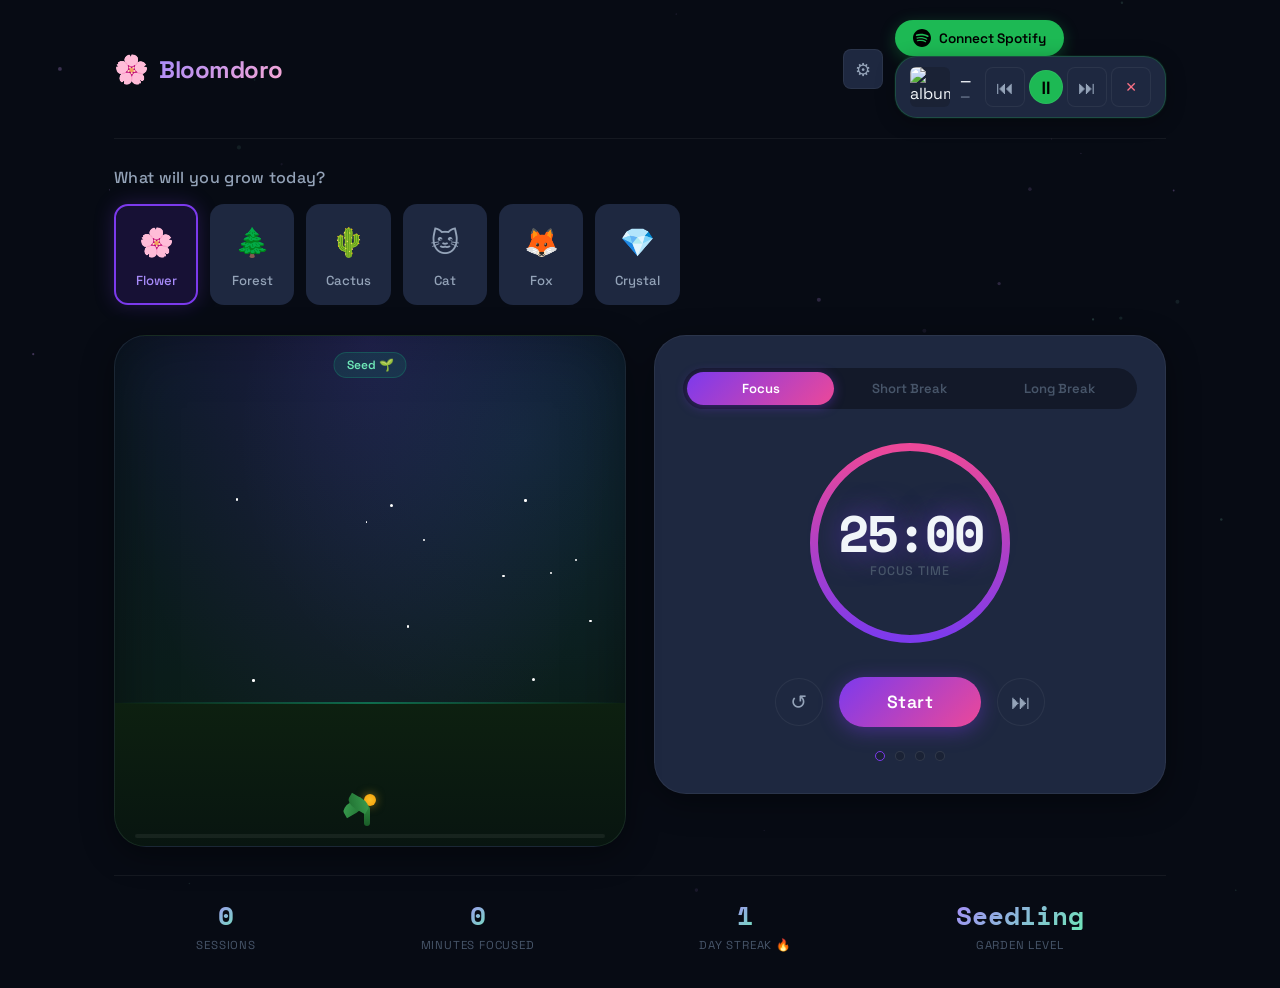
==== frontend/index.html @ c067368c "Add Bloomdoro gamified Pomodoro focus tracker Flask + vanilla JS Pomodoro timer with 6 growable CSS " ====
<!DOCTYPE html>
<html lang="en">
<head>
  <meta charset="UTF-8" />
  <meta name="viewport" content="width=device-width, initial-scale=1.0" />
  <title>Bloomdoro — Gamified Focus Tracker</title>
  <link rel="preconnect" href="https://fonts.googleapis.com" />
  <link rel="preconnect" href="https://fonts.gstatic.com" crossorigin />
  <link href="https://fonts.googleapis.com/css2?family=Space+Grotesk:wght@300;400;500;600;700&family=Space+Mono:wght@400;700&display=swap" rel="stylesheet" />
  <link rel="stylesheet" href="css/main.css" />
  <link rel="stylesheet" href="css/animations.css" />
</head>
<body>
  <!-- Particle background -->
  <canvas id="particle-canvas"></canvas>

  <!-- Settings Modal -->
  <div id="settings-modal" class="modal hidden">
    <div class="modal-backdrop" id="settings-backdrop"></div>
    <div class="modal-box">
      <div class="modal-header">
        <h2>Settings</h2>
        <button class="btn-icon" id="close-settings">✕</button>
      </div>
      <div class="modal-body">
        <div class="settings-group">
          <h3>Timer Durations</h3>
          <div class="setting-row">
            <label>Focus <span class="hint">(minutes)</span></label>
            <input type="number" id="s-focus" min="1" max="90" value="25" />
          </div>
          <div class="setting-row">
            <label>Short Break</label>
            <input type="number" id="s-short" min="1" max="30" value="5" />
          </div>
          <div class="setting-row">
            <label>Long Break</label>
            <input type="number" id="s-long" min="5" max="60" value="15" />
          </div>
          <div class="setting-row">
            <label>Sessions before long break</label>
            <input type="number" id="s-sessions" min="1" max="10" value="4" />
          </div>
        </div>
        <div class="settings-group">
          <h3>Automation</h3>
          <div class="setting-row">
            <label>Auto-start breaks</label>
            <label class="toggle"><input type="checkbox" id="s-auto-break" /><span class="slider"></span></label>
          </div>
          <div class="setting-row">
            <label>Auto-start focus sessions</label>
            <label class="toggle"><input type="checkbox" id="s-auto-focus" /><span class="slider"></span></label>
          </div>
          <div class="setting-row">
            <label>Sound alerts</label>
            <label class="toggle"><input type="checkbox" id="s-sound" checked /><span class="slider"></span></label>
          </div>
        </div>
      </div>
      <div class="modal-footer">
        <button class="btn-primary" id="save-settings">Save Settings</button>
      </div>
    </div>
  </div>

  <!-- Main Layout -->
  <div class="app-wrapper">

    <!-- Header -->
    <header class="app-header">
      <div class="logo">
        <span class="logo-icon">🌸</span>
        <span class="logo-text">Bloomdoro</span>
      </div>
      <nav class="header-nav">
        <button class="btn-icon nav-btn" id="open-settings" title="Settings">⚙️</button>
        <div id="spotify-widget" class="spotify-widget disconnected">
          <button class="spotify-connect-btn" id="spotify-connect-btn">
            <svg class="spotify-icon" viewBox="0 0 24 24" fill="currentColor">
              <path d="M12 0C5.4 0 0 5.4 0 12s5.4 12 12 12 12-5.4 12-12S18.66 0 12 0zm5.521 17.34c-.24.359-.66.48-1.021.24-2.82-1.74-6.36-2.101-10.561-1.141-.418.122-.779-.179-.899-.539-.12-.421.18-.78.54-.9 4.56-1.021 8.52-.6 11.64 1.32.42.18.479.659.301 1.02zm1.44-3.3c-.301.42-.841.6-1.262.3-3.239-1.98-8.159-2.58-11.939-1.38-.479.12-1.02-.12-1.14-.6-.12-.48.12-1.021.6-1.141C9.6 9.9 15 10.561 18.72 12.84c.361.181.54.78.241 1.2zm.12-3.36C15.24 8.4 8.82 8.16 5.16 9.301c-.6.179-1.2-.181-1.38-.721-.18-.601.18-1.2.72-1.381 4.26-1.26 11.28-1.02 15.721 1.621.539.3.719 1.02.419 1.56-.299.421-1.02.599-1.559.3z"/>
            </svg>
            Connect Spotify
          </button>
          <div class="spotify-player hidden" id="spotify-player">
            <div class="now-playing">
              <img id="album-art" src="" alt="album" class="album-art" />
              <div class="track-info">
                <span id="track-name" class="track-name">—</span>
                <span id="track-artist" class="track-artist">—</span>
              </div>
            </div>
            <div class="spotify-controls">
              <button class="btn-icon" id="sp-prev" title="Previous">⏮</button>
              <button class="btn-icon sp-play-btn" id="sp-play" title="Play/Pause">⏸</button>
              <button class="btn-icon" id="sp-next" title="Next">⏭</button>
              <button class="btn-icon sp-disconnect" id="sp-disconnect" title="Disconnect">✕</button>
            </div>
          </div>
        </div>
      </nav>
    </header>

    <!-- Theme Selector -->
    <section class="theme-selector">
      <h2 class="section-title">What will you grow today?</h2>
      <div class="theme-cards">
        <button class="theme-card active" data-theme="flower">
          <div class="theme-preview flower-preview"></div>
          <span>Flower</span>
        </button>
        <button class="theme-card" data-theme="tree">
          <div class="theme-preview tree-preview"></div>
          <span>Forest</span>
        </button>
        <button class="theme-card" data-theme="cactus">
          <div class="theme-preview cactus-preview"></div>
          <span>Cactus</span>
        </button>
        <button class="theme-card" data-theme="cat">
          <div class="theme-preview cat-preview"></div>
          <span>Cat</span>
        </button>
        <button class="theme-card" data-theme="fox">
          <div class="theme-preview fox-preview"></div>
          <span>Fox</span>
        </button>
        <button class="theme-card" data-theme="crystal">
          <div class="theme-preview crystal-preview"></div>
          <span>Crystal</span>
        </button>
      </div>
    </section>

    <!-- Main Content -->
    <main class="main-content">

      <!-- Garden Stage -->
      <div class="garden-stage" id="garden-stage">
        <div class="garden-sky"></div>
        <div class="garden-ground"></div>
        <div class="garden-entity" id="garden-entity">
          <!-- Injected by garden.js -->
        </div>
        <div class="growth-label" id="growth-label">Seed 🌱</div>
        <div class="xp-bar-wrap">
          <div class="xp-bar" id="xp-bar" style="width:0%"></div>
        </div>
      </div>

      <!-- Timer Section -->
      <div class="timer-section">

        <!-- Mode Tabs -->
        <div class="mode-tabs">
          <button class="mode-tab active" data-mode="focus">Focus</button>
          <button class="mode-tab" data-mode="short">Short Break</button>
          <button class="mode-tab" data-mode="long">Long Break</button>
        </div>

        <!-- Clock -->
        <div class="clock-wrap">
          <svg class="clock-ring" viewBox="0 0 220 220">
            <circle class="ring-track" cx="110" cy="110" r="96" />
            <circle class="ring-progress" id="ring-progress" cx="110" cy="110" r="96"
              stroke-dasharray="603" stroke-dashoffset="0" />
          </svg>
          <div class="clock-face">
            <div class="clock-time" id="clock-display">25:00</div>
            <div class="clock-mode-label" id="clock-mode-label">Focus Time</div>
          </div>
        </div>

        <!-- Controls -->
        <div class="timer-controls">
          <button class="btn-icon ctrl-btn" id="btn-reset" title="Reset">↺</button>
          <button class="btn-primary start-btn" id="btn-start">Start</button>
          <button class="btn-icon ctrl-btn" id="btn-skip" title="Skip">⏭</button>
        </div>

        <!-- Session dots -->
        <div class="session-dots" id="session-dots">
          <!-- filled by timer.js -->
        </div>

      </div>
    </main>

    <!-- Stats Bar -->
    <footer class="stats-bar">
      <div class="stat">
        <span class="stat-value" id="stat-sessions">0</span>
        <span class="stat-label">Sessions</span>
      </div>
      <div class="stat">
        <span class="stat-value" id="stat-minutes">0</span>
        <span class="stat-label">Minutes Focused</span>
      </div>
      <div class="stat">
        <span class="stat-value" id="stat-streak">0</span>
        <span class="stat-label">Day Streak 🔥</span>
      </div>
      <div class="stat">
        <span class="stat-value" id="stat-level">Seedling</span>
        <span class="stat-label">Garden Level</span>
      </div>
    </footer>
  </div>

  <!-- Toast Notifications -->
  <div id="toast-container"></div>

  <script src="js/app.js" type="module"></script>
</body>
</html>
---- frontend/css/main.css ----
/* ═══════════════════════════════════════════
   BLOOMDORO — Main Stylesheet
   Palette: deep space + neon blossom
═══════════════════════════════════════════ */

:root {
  --bg-0: #070b14;
  --bg-1: #0d1120;
  --bg-2: #131929;
  --bg-3: #1a2235;
  --surface: #1e2840;
  --surface-2: #263050;

  --violet: #7c3aed;
  --violet-light: #a78bfa;
  --violet-glow: rgba(124, 58, 237, 0.35);

  --emerald: #10b981;
  --emerald-light: #6ee7b7;
  --emerald-glow: rgba(16, 185, 129, 0.3);

  --pink: #ec4899;
  --pink-light: #f9a8d4;
  --amber: #f59e0b;
  --sky: #38bdf8;
  --coral: #fb7185;

  --text-primary: #f1f5f9;
  --text-secondary: #94a3b8;
  --text-muted: #475569;

  --radius-sm: 8px;
  --radius-md: 14px;
  --radius-lg: 22px;
  --radius-xl: 32px;
  --radius-pill: 999px;

  --shadow-glow-violet: 0 0 30px rgba(124,58,237,0.4), 0 0 60px rgba(124,58,237,0.15);
  --shadow-glow-emerald: 0 0 20px rgba(16,185,129,0.4);
  --shadow-card: 0 8px 32px rgba(0,0,0,0.4);

  --font-sans: 'Space Grotesk', system-ui, sans-serif;
  --font-mono: 'Space Mono', monospace;

  --transition: 0.25s cubic-bezier(0.4,0,0.2,1);
  --transition-slow: 0.5s cubic-bezier(0.4,0,0.2,1);
}

/* ── Reset ── */
*, *::before, *::after { box-sizing: border-box; margin: 0; padding: 0; }
html { scroll-behavior: smooth; }
body {
  font-family: var(--font-sans);
  background: var(--bg-0);
  color: var(--text-primary);
  min-height: 100vh;
  overflow-x: hidden;
  position: relative;
}
button { cursor: pointer; border: none; background: none; font-family: inherit; }
input { font-family: inherit; }

/* ── Particle Canvas ── */
#particle-canvas {
  position: fixed;
  inset: 0;
  pointer-events: none;
  z-index: 0;
  opacity: 0.5;
}

/* ── App Wrapper ── */
.app-wrapper {
  position: relative;
  z-index: 1;
  min-height: 100vh;
  display: flex;
  flex-direction: column;
  max-width: 1100px;
  margin: 0 auto;
  padding: 0 24px;
}

/* ════════════════════════════════
   HEADER
════════════════════════════════ */
.app-header {
  display: flex;
  align-items: center;
  justify-content: space-between;
  padding: 20px 0;
  border-bottom: 1px solid rgba(255,255,255,0.06);
}

.logo {
  display: flex;
  align-items: center;
  gap: 10px;
}
.logo-icon { font-size: 28px; }
.logo-text {
  font-size: 1.5rem;
  font-weight: 700;
  background: linear-gradient(135deg, var(--violet-light), var(--pink-light));
  -webkit-background-clip: text;
  -webkit-text-fill-color: transparent;
  background-clip: text;
  letter-spacing: -0.5px;
}

.header-nav {
  display: flex;
  align-items: center;
  gap: 12px;
}

/* ── Buttons ── */
.btn-icon {
  width: 40px;
  height: 40px;
  border-radius: var(--radius-sm);
  display: flex;
  align-items: center;
  justify-content: center;
  font-size: 18px;
  color: var(--text-secondary);
  background: var(--surface);
  transition: all var(--transition);
  border: 1px solid rgba(255,255,255,0.06);
}
.btn-icon:hover {
  background: var(--surface-2);
  color: var(--text-primary);
  border-color: rgba(255,255,255,0.12);
  transform: translateY(-1px);
}

.btn-primary {
  padding: 12px 32px;
  border-radius: var(--radius-pill);
  font-size: 1rem;
  font-weight: 600;
  letter-spacing: 0.5px;
  color: #fff;
  background: linear-gradient(135deg, var(--violet), var(--pink));
  transition: all var(--transition);
  box-shadow: 0 4px 20px rgba(124,58,237,0.4);
  border: none;
}
.btn-primary:hover {
  transform: translateY(-2px);
  box-shadow: 0 8px 30px rgba(124,58,237,0.55);
}
.btn-primary:active { transform: translateY(0); }

/* ════════════════════════════════
   SPOTIFY WIDGET
════════════════════════════════ */
.spotify-widget { position: relative; }

.spotify-connect-btn {
  display: flex;
  align-items: center;
  gap: 8px;
  padding: 9px 18px;
  background: #1DB954;
  color: #000;
  border-radius: var(--radius-pill);
  font-size: 0.85rem;
  font-weight: 600;
  transition: all var(--transition);
  box-shadow: 0 4px 16px rgba(29,185,84,0.3);
}
.spotify-connect-btn:hover {
  background: #1ed760;
  transform: translateY(-1px);
  box-shadow: 0 6px 20px rgba(29,185,84,0.45);
}
.spotify-icon { width: 18px; height: 18px; }

.spotify-player {
  display: flex;
  align-items: center;
  gap: 14px;
  background: var(--surface);
  border: 1px solid rgba(29,185,84,0.25);
  border-radius: var(--radius-lg);
  padding: 10px 14px;
  box-shadow: 0 4px 20px rgba(0,0,0,0.3), 0 0 0 1px rgba(29,185,84,0.1);
}
.now-playing { display: flex; align-items: center; gap: 10px; }
.album-art {
  width: 40px; height: 40px;
  border-radius: 6px;
  object-fit: cover;
  background: var(--bg-3);
}
.track-info { display: flex; flex-direction: column; max-width: 140px; }
.track-name {
  font-size: 0.8rem;
  font-weight: 600;
  white-space: nowrap;
  overflow: hidden;
  text-overflow: ellipsis;
  color: var(--text-primary);
}
.track-artist {
  font-size: 0.72rem;
  color: var(--text-secondary);
  white-space: nowrap;
  overflow: hidden;
  text-overflow: ellipsis;
}
.spotify-controls { display: flex; align-items: center; gap: 4px; }
.sp-play-btn { background: #1DB954; color: #000; width: 34px; height: 34px; border-radius: 50%; }
.sp-play-btn:hover { background: #1ed760; }
.sp-disconnect { color: var(--coral); font-size: 14px; }

/* ════════════════════════════════
   THEME SELECTOR
════════════════════════════════ */
.theme-selector {
  padding: 28px 0 20px;
}
.section-title {
  font-size: 1rem;
  font-weight: 500;
  color: var(--text-secondary);
  margin-bottom: 16px;
  letter-spacing: 0.3px;
}
.theme-cards {
  display: flex;
  gap: 12px;
  flex-wrap: wrap;
}
.theme-card {
  display: flex;
  flex-direction: column;
  align-items: center;
  gap: 8px;
  padding: 14px 18px;
  background: var(--surface);
  border: 2px solid transparent;
  border-radius: var(--radius-md);
  color: var(--text-secondary);
  font-size: 0.82rem;
  font-weight: 500;
  transition: all var(--transition);
  min-width: 80px;
  cursor: pointer;
}
.theme-card:hover {
  background: var(--surface-2);
  color: var(--text-primary);
  border-color: rgba(124,58,237,0.3);
  transform: translateY(-2px);
}
.theme-card.active {
  border-color: var(--violet);
  background: rgba(124,58,237,0.15);
  color: var(--violet-light);
  box-shadow: 0 0 20px rgba(124,58,237,0.25);
}

/* Theme preview mini-icons */
.theme-preview {
  width: 44px;
  height: 44px;
  display: flex;
  align-items: center;
  justify-content: center;
  font-size: 28px;
}
.flower-preview::after  { content: '🌸'; }
.tree-preview::after    { content: '🌲'; }
.cactus-preview::after  { content: '🌵'; }
.cat-preview::after     { content: '🐱'; }
.fox-preview::after     { content: '🦊'; }
.crystal-preview::after { content: '💎'; }

/* ════════════════════════════════
   MAIN CONTENT — two-column
════════════════════════════════ */
.main-content {
  display: grid;
  grid-template-columns: 1fr 1fr;
  gap: 28px;
  flex: 1;
  padding: 10px 0 28px;
  align-items: start;
}

/* ════════════════════════════════
   GARDEN STAGE
════════════════════════════════ */
.garden-stage {
  position: relative;
  background: linear-gradient(180deg, #0d1929 0%, #0a1f14 100%);
  border-radius: var(--radius-xl);
  border: 1px solid rgba(255,255,255,0.06);
  overflow: hidden;
  aspect-ratio: 1 / 1;
  box-shadow: var(--shadow-card), inset 0 0 60px rgba(0,0,0,0.4);
  display: flex;
  align-items: flex-end;
  justify-content: center;
}
.garden-sky {
  position: absolute;
  inset: 0;
  background: radial-gradient(ellipse at 50% 0%, rgba(124,58,237,0.15) 0%, transparent 70%),
              radial-gradient(ellipse at 80% 20%, rgba(56,189,248,0.08) 0%, transparent 50%);
}
.garden-ground {
  position: absolute;
  bottom: 0;
  left: 0;
  right: 0;
  height: 28%;
  background: linear-gradient(180deg, #0d2010 0%, #081510 100%);
  border-radius: 0 0 var(--radius-xl) var(--radius-xl);
}
.garden-ground::before {
  content: '';
  position: absolute;
  top: -1px;
  left: 0; right: 0;
  height: 2px;
  background: linear-gradient(90deg, transparent, var(--emerald), transparent);
  opacity: 0.5;
}
.garden-entity {
  position: relative;
  z-index: 2;
  display: flex;
  align-items: flex-end;
  justify-content: center;
  width: 100%;
  height: 72%;
  padding-bottom: 20px;
}

.growth-label {
  position: absolute;
  top: 16px;
  left: 50%;
  transform: translateX(-50%);
  font-size: 0.75rem;
  font-weight: 600;
  color: var(--emerald-light);
  background: rgba(16,185,129,0.12);
  border: 1px solid rgba(16,185,129,0.25);
  padding: 4px 12px;
  border-radius: var(--radius-pill);
  white-space: nowrap;
}

.xp-bar-wrap {
  position: absolute;
  bottom: 8px;
  left: 20px;
  right: 20px;
  height: 4px;
  background: rgba(255,255,255,0.06);
  border-radius: var(--radius-pill);
  overflow: hidden;
}
.xp-bar {
  height: 100%;
  background: linear-gradient(90deg, var(--emerald), var(--sky));
  border-radius: var(--radius-pill);
  transition: width 1.2s cubic-bezier(0.4,0,0.2,1);
  box-shadow: 0 0 8px var(--emerald);
}

/* ════════════════════════════════
   TIMER SECTION
════════════════════════════════ */
.timer-section {
  display: flex;
  flex-direction: column;
  align-items: center;
  gap: 24px;
  background: var(--surface);
  border-radius: var(--radius-xl);
  border: 1px solid rgba(255,255,255,0.06);
  padding: 32px 28px;
  box-shadow: var(--shadow-card);
}

/* Mode Tabs */
.mode-tabs {
  display: flex;
  background: var(--bg-2);
  border-radius: var(--radius-pill);
  padding: 4px;
  gap: 2px;
  width: 100%;
}
.mode-tab {
  flex: 1;
  padding: 8px 4px;
  border-radius: var(--radius-pill);
  font-size: 0.82rem;
  font-weight: 600;
  color: var(--text-muted);
  transition: all var(--transition);
  text-align: center;
}
.mode-tab:hover { color: var(--text-secondary); }
.mode-tab.active {
  background: linear-gradient(135deg, var(--violet), var(--pink));
  color: #fff;
  box-shadow: 0 2px 12px rgba(124,58,237,0.4);
}

/* Clock */
.clock-wrap {
  position: relative;
  width: 220px;
  height: 220px;
  display: flex;
  align-items: center;
  justify-content: center;
}
.clock-ring {
  position: absolute;
  inset: 0;
  transform: rotate(-90deg);
}
.ring-track {
  fill: none;
  stroke: rgba(255,255,255,0.05);
  stroke-width: 8;
}
.ring-progress {
  fill: none;
  stroke: url(#ring-gradient);
  stroke-width: 8;
  stroke-linecap: round;
  transition: stroke-dashoffset 1s linear;
}
.clock-face {
  display: flex;
  flex-direction: column;
  align-items: center;
  gap: 4px;
  z-index: 1;
}
.clock-time {
  font-family: var(--font-mono);
  font-size: 3.2rem;
  font-weight: 700;
  color: var(--text-primary);
  letter-spacing: -2px;
  line-height: 1;
  text-shadow: 0 0 30px rgba(124,58,237,0.6);
}
.clock-mode-label {
  font-size: 0.78rem;
  font-weight: 500;
  color: var(--text-muted);
  letter-spacing: 1px;
  text-transform: uppercase;
}

/* Timer Controls */
.timer-controls {
  display: flex;
  align-items: center;
  gap: 16px;
}
.ctrl-btn {
  width: 48px;
  height: 48px;
  font-size: 20px;
  border-radius: 50%;
}
.start-btn {
  padding: 14px 48px;
  font-size: 1.1rem;
}

/* Session Dots */
.session-dots {
  display: flex;
  gap: 10px;
  align-items: center;
}
.session-dot {
  width: 10px;
  height: 10px;
  border-radius: 50%;
  background: var(--bg-3);
  border: 1.5px solid rgba(255,255,255,0.1);
  transition: all var(--transition);
}
.session-dot.complete {
  background: linear-gradient(135deg, var(--violet), var(--pink));
  border-color: transparent;
  box-shadow: 0 0 8px rgba(124,58,237,0.6);
}
.session-dot.current {
  border-color: var(--violet);
  animation: dot-pulse 1.5s ease-in-out infinite;
}

/* ════════════════════════════════
   STATS BAR
════════════════════════════════ */
.stats-bar {
  display: flex;
  justify-content: space-around;
  padding: 20px 0;
  border-top: 1px solid rgba(255,255,255,0.06);
  margin-bottom: 16px;
}
.stat {
  display: flex;
  flex-direction: column;
  align-items: center;
  gap: 4px;
}
.stat-value {
  font-family: var(--font-mono);
  font-size: 1.6rem;
  font-weight: 700;
  background: linear-gradient(135deg, var(--violet-light), var(--emerald-light));
  -webkit-background-clip: text;
  -webkit-text-fill-color: transparent;
  background-clip: text;
}
.stat-label {
  font-size: 0.72rem;
  color: var(--text-muted);
  text-transform: uppercase;
  letter-spacing: 0.8px;
}

/* ════════════════════════════════
   MODAL
════════════════════════════════ */
.modal {
  position: fixed;
  inset: 0;
  z-index: 100;
  display: flex;
  align-items: center;
  justify-content: center;
}
.modal.hidden { display: none; }
.modal-backdrop {
  position: absolute;
  inset: 0;
  background: rgba(0,0,0,0.65);
  backdrop-filter: blur(6px);
}
.modal-box {
  position: relative;
  z-index: 1;
  background: var(--bg-2);
  border: 1px solid rgba(255,255,255,0.08);
  border-radius: var(--radius-xl);
  padding: 0;
  width: min(480px, 95vw);
  box-shadow: 0 24px 60px rgba(0,0,0,0.6), 0 0 0 1px rgba(124,58,237,0.2);
  animation: modal-in var(--transition-slow) both;
}
.modal-header {
  display: flex;
  justify-content: space-between;
  align-items: center;
  padding: 22px 28px;
  border-bottom: 1px solid rgba(255,255,255,0.06);
}
.modal-header h2 {
  font-size: 1.2rem;
  font-weight: 700;
  background: linear-gradient(135deg, var(--violet-light), var(--pink-light));
  -webkit-background-clip: text;
  -webkit-text-fill-color: transparent;
  background-clip: text;
}
.modal-body { padding: 24px 28px; display: flex; flex-direction: column; gap: 24px; }
.modal-footer { padding: 18px 28px; border-top: 1px solid rgba(255,255,255,0.06); display: flex; justify-content: flex-end; }

.settings-group h3 {
  font-size: 0.78rem;
  font-weight: 600;
  text-transform: uppercase;
  letter-spacing: 1px;
  color: var(--text-muted);
  margin-bottom: 14px;
}
.setting-row {
  display: flex;
  justify-content: space-between;
  align-items: center;
  padding: 10px 0;
  border-bottom: 1px solid rgba(255,255,255,0.04);
  gap: 16px;
}
.setting-row label:first-child {
  font-size: 0.9rem;
  color: var(--text-secondary);
}
.hint { font-size: 0.75rem; color: var(--text-muted); }

.setting-row input[type="number"] {
  width: 80px;
  padding: 8px 12px;
  background: var(--bg-3);
  border: 1px solid rgba(255,255,255,0.1);
  border-radius: var(--radius-sm);
  color: var(--text-primary);
  font-size: 0.9rem;
  text-align: center;
  outline: none;
  transition: border-color var(--transition);
}
.setting-row input[type="number"]:focus { border-color: var(--violet); }

/* Toggle switch */
.toggle {
  position: relative;
  display: inline-block;
  width: 44px;
  height: 24px;
  cursor: pointer;
}
.toggle input { opacity: 0; width: 0; height: 0; }
.slider {
  position: absolute;
  inset: 0;
  background: var(--bg-3);
  border-radius: var(--radius-pill);
  transition: background var(--transition);
  border: 1px solid rgba(255,255,255,0.1);
}
.slider::before {
  content: '';
  position: absolute;
  width: 18px; height: 18px;
  left: 2px; bottom: 2px;
  background: var(--text-muted);
  border-radius: 50%;
  transition: all var(--transition);
}
.toggle input:checked + .slider { background: var(--violet); border-color: var(--violet); }
.toggle input:checked + .slider::before {
  transform: translateX(20px);
  background: #fff;
}

/* ════════════════════════════════
   TOAST
════════════════════════════════ */
#toast-container {
  position: fixed;
  bottom: 28px;
  right: 28px;
  z-index: 200;
  display: flex;
  flex-direction: column;
  gap: 10px;
  align-items: flex-end;
}
.toast {
  background: var(--surface-2);
  border: 1px solid rgba(255,255,255,0.1);
  border-radius: var(--radius-md);
  padding: 12px 20px;
  font-size: 0.88rem;
  color: var(--text-primary);
  box-shadow: var(--shadow-card);
  animation: toast-in 0.4s cubic-bezier(0.34,1.56,0.64,1) both;
  max-width: 300px;
}
.toast.success { border-left: 3px solid var(--emerald); }
.toast.info    { border-left: 3px solid var(--violet); }
.toast.warning { border-left: 3px solid var(--amber); }

/* ════════════════════════════════
   SVG GRADIENT DEFINITION
════════════════════════════════ */
body::before {
  content: '';
  display: none;
}

/* ════════════════════════════════
   RESPONSIVE
════════════════════════════════ */
@media (max-width: 720px) {
  .main-content {
    grid-template-columns: 1fr;
  }
  .garden-stage {
    aspect-ratio: 16/9;
    min-height: 260px;
  }
  .theme-cards { gap: 8px; }
  .theme-card { min-width: 64px; padding: 10px 12px; }
  .clock-time { font-size: 2.6rem; }
  .stats-bar { gap: 8px; flex-wrap: wrap; }
  .stat-value { font-size: 1.3rem; }
}
---- frontend/css/animations.css ----
/* ═══════════════════════════════════════════
   BLOOMDORO — Animations & Garden Entities
═══════════════════════════════════════════ */

/* ── Keyframes ── */
@keyframes float-up {
  0%, 100% { transform: translateY(0px); }
  50%       { transform: translateY(-12px); }
}
@keyframes sway {
  0%, 100% { transform-origin: bottom center; transform: rotate(-3deg); }
  50%       { transform-origin: bottom center; transform: rotate(3deg); }
}
@keyframes bloom {
  0%   { transform: scale(0) rotate(-20deg); opacity: 0; }
  60%  { transform: scale(1.15) rotate(5deg); opacity: 1; }
  100% { transform: scale(1) rotate(0deg); opacity: 1; }
}
@keyframes grow-up {
  from { transform: scaleY(0); transform-origin: bottom center; opacity: 0; }
  to   { transform: scaleY(1); transform-origin: bottom center; opacity: 1; }
}
@keyframes sparkle {
  0%, 100% { opacity: 0; transform: scale(0); }
  50%       { opacity: 1; transform: scale(1); }
}
@keyframes pulse-glow {
  0%, 100% { box-shadow: 0 0 20px rgba(124,58,237,0.3); }
  50%       { box-shadow: 0 0 40px rgba(124,58,237,0.7), 0 0 80px rgba(124,58,237,0.2); }
}
@keyframes dot-pulse {
  0%, 100% { transform: scale(1); box-shadow: 0 0 0 0 rgba(124,58,237,0.6); }
  50%       { transform: scale(1.2); box-shadow: 0 0 0 4px rgba(124,58,237,0); }
}
@keyframes toast-in {
  from { opacity: 0; transform: translateX(30px) scale(0.95); }
  to   { opacity: 1; transform: translateX(0) scale(1); }
}
@keyframes modal-in {
  from { opacity: 0; transform: translateY(20px) scale(0.97); }
  to   { opacity: 1; transform: translateY(0) scale(1); }
}
@keyframes blink {
  0%, 90%, 100% { transform: scaleY(1); }
  95%            { transform: scaleY(0.1); }
}
@keyframes tail-wag {
  0%, 100% { transform: rotate(-15deg); }
  50%       { transform: rotate(15deg); }
}
@keyframes crystal-spin {
  from { transform: rotateY(0deg); }
  to   { transform: rotateY(360deg); }
}
@keyframes leaf-rustle {
  0%, 100% { transform: rotate(-2deg) scale(1); }
  50%       { transform: rotate(2deg) scale(1.02); }
}
@keyframes petal-fall {
  0%   { transform: translateY(-20px) rotate(0deg); opacity: 1; }
  100% { transform: translateY(60px) rotate(180deg); opacity: 0; }
}
@keyframes star-twinkle {
  0%, 100% { opacity: 0.2; transform: scale(0.8); }
  50%       { opacity: 1; transform: scale(1.2); }
}
@keyframes shimmer {
  0%   { background-position: -200% center; }
  100% { background-position: 200% center; }
}

/* ════════════════════════════════
   SHARED ENTITY WRAPPER
════════════════════════════════ */
.entity-wrap {
  display: flex;
  flex-direction: column;
  align-items: center;
  position: relative;
  animation: float-up 4s ease-in-out infinite;
}

/* ════════════════════════════════
   FLOWER ENTITY
════════════════════════════════ */
.flower-entity { position: relative; }

/* Stem */
.flower-stem {
  width: 6px;
  border-radius: 3px;
  background: linear-gradient(180deg, #2d8a3e, #1a5c28);
  transform-origin: bottom center;
  animation: sway 3s ease-in-out infinite, grow-up 1.2s ease-out both;
}

/* Leaf */
.flower-leaf {
  position: absolute;
  width: 22px;
  height: 12px;
  border-radius: 50% 0 50% 0;
  background: linear-gradient(135deg, #3a9f50, #1f6e30);
  transform-origin: left center;
  animation: leaf-rustle 3s ease-in-out infinite;
}
.flower-leaf.left  { left: -20px; bottom: 35%; transform: rotate(-30deg); }
.flower-leaf.right { right: -20px; bottom: 55%; transform: rotate(30deg) scaleX(-1); }

/* Petals */
.flower-head {
  position: relative;
  display: flex;
  align-items: center;
  justify-content: center;
  animation: bloom 0.8s cubic-bezier(0.34,1.56,0.64,1) both;
}
.petal {
  position: absolute;
  border-radius: 50% 50% 0 50%;
  transform-origin: bottom center;
}
.flower-center {
  width: 18px;
  height: 18px;
  border-radius: 50%;
  background: radial-gradient(circle, #fbbf24, #f59e0b);
  position: relative;
  z-index: 2;
  box-shadow: 0 0 10px rgba(251,191,36,0.5);
}

/* Growth stage sizes */
.flower-stage-0 .flower-stem { height: 20px; }
.flower-stage-0 .flower-head { width: 12px; height: 12px; }
.flower-stage-0 .flower-center { width: 12px; height: 12px; }
.flower-stage-0 .petal { display: none; }

.flower-stage-1 .flower-stem { height: 60px; }
.flower-stage-1 .flower-head { width: 40px; height: 40px; }
.flower-stage-1 .petal {
  width: 14px; height: 20px;
  background: linear-gradient(180deg, #f9a8d4, #ec4899);
}

.flower-stage-2 .flower-stem { height: 90px; }
.flower-stage-2 .flower-head { width: 70px; height: 70px; }
.flower-stage-2 .petal {
  width: 20px; height: 30px;
  background: linear-gradient(180deg, #fbcfe8, #f472b6);
}

.flower-stage-3 .flower-stem { height: 120px; }
.flower-stage-3 .flower-head { width: 100px; height: 100px; }
.flower-stage-3 .flower-center { width: 22px; height: 22px; }
.flower-stage-3 .petal {
  width: 26px; height: 40px;
  background: linear-gradient(180deg, #fce7f3, #ec4899);
  filter: drop-shadow(0 0 4px rgba(236,72,153,0.4));
}

.flower-stage-4 .flower-stem { height: 150px; }
.flower-stage-4 .flower-head { width: 130px; height: 130px; }
.flower-stage-4 .flower-center { width: 26px; height: 26px; }
.flower-stage-4 .petal {
  width: 32px; height: 50px;
  background: linear-gradient(180deg, #fdf2f8, #f472b6);
  filter: drop-shadow(0 0 6px rgba(244,114,182,0.5));
}
.flower-stage-4 .flower-leaf { width: 30px; height: 16px; }

/* ════════════════════════════════
   TREE / FOREST ENTITY
════════════════════════════════ */
.tree-entity { position: relative; }
.tree-trunk {
  background: linear-gradient(180deg, #8B5E3C, #6B4226);
  border-radius: 4px;
  margin: 0 auto;
  animation: grow-up 1s ease-out both;
}
.tree-foliage {
  position: absolute;
  border-radius: 50% 50% 45% 45%;
  background: linear-gradient(180deg, #22c55e, #16a34a);
  left: 50%;
  transform: translateX(-50%);
  animation: bloom 0.9s cubic-bezier(0.34,1.56,0.64,1) both, leaf-rustle 4s ease-in-out infinite;
  box-shadow: 0 0 20px rgba(34,197,94,0.3);
}
.tree-foliage-2 {
  position: absolute;
  border-radius: 50% 50% 45% 45%;
  left: 50%;
  transform: translateX(-50%);
  animation: leaf-rustle 3.5s ease-in-out infinite 0.2s;
}

.tree-stage-0 .tree-trunk { width: 8px; height: 24px; }
.tree-stage-0 .tree-foliage { width: 20px; height: 20px; bottom: 20px; background: #4ade80; }

.tree-stage-1 .tree-trunk { width: 12px; height: 60px; }
.tree-stage-1 .tree-foliage { width: 55px; height: 55px; bottom: 50px; }

.tree-stage-2 .tree-trunk { width: 16px; height: 90px; }
.tree-stage-2 .tree-foliage { width: 90px; height: 80px; bottom: 70px; }
.tree-stage-2 .tree-foliage-2 { width: 60px; height: 55px; bottom: 108px; background: linear-gradient(180deg,#4ade80,#22c55e); }

.tree-stage-3 .tree-trunk { width: 20px; height: 120px; }
.tree-stage-3 .tree-foliage { width: 120px; height: 100px; bottom: 95px; }
.tree-stage-3 .tree-foliage-2 { width: 80px; height: 75px; bottom: 155px; background: linear-gradient(180deg,#4ade80,#22c55e); }

.tree-stage-4 .tree-trunk { width: 26px; height: 155px; }
.tree-stage-4 .tree-foliage { width: 160px; height: 130px; bottom: 120px; box-shadow: 0 0 30px rgba(34,197,94,0.4); }
.tree-stage-4 .tree-foliage-2 { width: 110px; height: 95px; bottom: 205px; background: linear-gradient(180deg,#86efac,#4ade80); }

/* ════════════════════════════════
   CACTUS ENTITY
════════════════════════════════ */
.cactus-entity { position: relative; display: flex; flex-direction: column; align-items: center; }
.cactus-body {
  background: linear-gradient(180deg, #4ade80, #15803d);
  border-radius: 40px 40px 12px 12px;
  position: relative;
  animation: grow-up 1s ease-out both;
}
.cactus-arm {
  position: absolute;
  background: linear-gradient(90deg, #22c55e, #16a34a);
  border-radius: 20px;
  animation: bloom 1s cubic-bezier(0.34,1.56,0.64,1) 0.4s both;
}
.cactus-arm.left  { right: 100%; top: 25%; border-radius: 20px 0 0 20px; }
.cactus-arm.right { left: 100%;  top: 25%; border-radius: 0 20px 20px 0; }
.cactus-flower {
  position: absolute;
  top: -14px;
  left: 50%;
  transform: translateX(-50%);
  font-size: 20px;
  animation: bloom 0.8s cubic-bezier(0.34,1.56,0.64,1) 0.8s both;
}
.cactus-spines { position: absolute; inset: 0; }
.spine {
  position: absolute;
  width: 2px;
  background: #bbf7d0;
  border-radius: 1px;
  transform-origin: bottom center;
}

.cactus-stage-0 .cactus-body  { width: 18px; height: 28px; }
.cactus-stage-0 .cactus-arm   { display: none; }
.cactus-stage-1 .cactus-body  { width: 26px; height: 60px; }
.cactus-stage-1 .cactus-arm   { width: 18px; height: 10px; }
.cactus-stage-2 .cactus-body  { width: 34px; height: 90px; }
.cactus-stage-2 .cactus-arm   { width: 28px; height: 14px; }
.cactus-stage-3 .cactus-body  { width: 44px; height: 120px; }
.cactus-stage-3 .cactus-arm   { width: 38px; height: 18px; }
.cactus-stage-4 .cactus-body  { width: 56px; height: 155px; box-shadow: 0 0 20px rgba(74,222,128,0.3); }
.cactus-stage-4 .cactus-arm   { width: 50px; height: 22px; }

/* ════════════════════════════════
   CAT PET ENTITY
════════════════════════════════ */
.cat-entity {
  display: flex;
  flex-direction: column;
  align-items: center;
  gap: 0;
  animation: float-up 3.5s ease-in-out infinite;
}
.cat-body {
  position: relative;
  background: linear-gradient(180deg, #c4b5fd, #8b5cf6);
  border-radius: 50% 50% 40% 40%;
  animation: bloom 0.7s cubic-bezier(0.34,1.56,0.64,1) both;
}
.cat-head {
  position: relative;
  background: linear-gradient(180deg, #ddd6fe, #a78bfa);
  border-radius: 50%;
  margin-top: -8px;
}
.cat-ear {
  position: absolute;
  top: -10px;
  width: 0;
  height: 0;
  border-left: 9px solid transparent;
  border-right: 9px solid transparent;
  border-bottom: 18px solid #a78bfa;
}
.cat-ear.left  { left: 5px; }
.cat-ear.right { right: 5px; }
.cat-eye {
  position: absolute;
  top: 38%;
  width: 12px;
  height: 12px;
  background: #1e1b4b;
  border-radius: 50%;
  animation: blink 4s ease-in-out infinite;
}
.cat-eye.left  { left: 22%; }
.cat-eye.right { right: 22%; }
.cat-eye::after {
  content: '';
  position: absolute;
  width: 4px; height: 4px;
  background: #fff;
  border-radius: 50%;
  top: 1px; left: 2px;
}
.cat-nose {
  position: absolute;
  top: 54%;
  left: 50%;
  transform: translate(-50%, 0);
  width: 6px; height: 4px;
  background: #f472b6;
  border-radius: 50%;
}
.cat-tail {
  width: 8px;
  border-radius: 4px;
  background: linear-gradient(180deg, #a78bfa, #7c3aed);
  position: absolute;
  bottom: 0;
  right: -14px;
  transform-origin: top center;
  animation: tail-wag 2s ease-in-out infinite;
}
.cat-zz {
  position: absolute;
  top: -20px;
  right: -24px;
  font-size: 16px;
  opacity: 0.7;
  animation: float-up 2s ease-in-out infinite;
}

.cat-stage-0 .cat-body { width: 30px; height: 24px; }
.cat-stage-0 .cat-head { width: 28px; height: 28px; }
.cat-stage-0 .cat-tail { height: 20px; }
.cat-stage-0 .cat-eye  { width: 8px; height: 8px; }

.cat-stage-1 .cat-body { width: 50px; height: 40px; }
.cat-stage-1 .cat-head { width: 46px; height: 46px; }
.cat-stage-1 .cat-tail { height: 32px; }

.cat-stage-2 .cat-body { width: 70px; height: 55px; }
.cat-stage-2 .cat-head { width: 64px; height: 64px; }
.cat-stage-2 .cat-tail { height: 46px; width: 10px; }

.cat-stage-3 .cat-body { width: 90px; height: 72px; }
.cat-stage-3 .cat-head { width: 82px; height: 82px; }
.cat-stage-3 .cat-tail { height: 58px; width: 12px; }

.cat-stage-4 .cat-body { width: 110px; height: 88px; box-shadow: 0 0 25px rgba(139,92,246,0.4); }
.cat-stage-4 .cat-head { width: 100px; height: 100px; }
.cat-stage-4 .cat-ear  { border-bottom-width: 26px; }
.cat-stage-4 .cat-tail { height: 72px; width: 14px; }
.cat-stage-4 .cat-eye  { width: 14px; height: 14px; }

/* ════════════════════════════════
   FOX PET ENTITY
════════════════════════════════ */
.fox-entity {
  display: flex;
  flex-direction: column;
  align-items: center;
  animation: float-up 3.8s ease-in-out infinite 0.3s;
}
.fox-body {
  background: linear-gradient(180deg, #fb923c, #ea580c);
  border-radius: 50% 50% 35% 35%;
  position: relative;
  animation: bloom 0.7s cubic-bezier(0.34,1.56,0.64,1) both;
}
.fox-head {
  background: linear-gradient(180deg, #fdba74, #fb923c);
  border-radius: 50%;
  position: relative;
  margin-top: -6px;
}
.fox-ear {
  position: absolute;
  top: -12px;
  width: 0;
  height: 0;
  border-left: 10px solid transparent;
  border-right: 10px solid transparent;
  border-bottom: 22px solid #fb923c;
}
.fox-ear.left  { left: 4px; }
.fox-ear.right { right: 4px; }
.fox-ear::after {
  content: '';
  position: absolute;
  top: 6px;
  left: -5px;
  width: 0; height: 0;
  border-left: 5px solid transparent;
  border-right: 5px solid transparent;
  border-bottom: 12px solid #fde68a;
}
.fox-snout {
  position: absolute;
  bottom: 20%;
  left: 50%;
  transform: translateX(-50%);
  width: 50%;
  height: 35%;
  background: #fef3c7;
  border-radius: 50%;
}
.fox-eye {
  position: absolute;
  top: 32%;
  width: 10px;
  height: 10px;
  background: #1c1917;
  border-radius: 50%;
  animation: blink 5s ease-in-out infinite 1s;
}
.fox-eye.left  { left: 20%; }
.fox-eye.right { right: 20%; }
.fox-tail {
  position: absolute;
  bottom: -10px;
  right: -18px;
  background: linear-gradient(135deg, #fb923c, #fde68a);
  border-radius: 50% 80% 50% 20%;
  transform-origin: bottom left;
  animation: tail-wag 2.2s ease-in-out infinite;
}

.fox-stage-0 .fox-body { width: 28px; height: 22px; }
.fox-stage-0 .fox-head { width: 26px; height: 26px; }
.fox-stage-0 .fox-tail { width: 16px; height: 20px; }
.fox-stage-1 .fox-body { width: 48px; height: 38px; }
.fox-stage-1 .fox-head { width: 44px; height: 44px; }
.fox-stage-1 .fox-tail { width: 24px; height: 30px; }
.fox-stage-2 .fox-body { width: 68px; height: 54px; }
.fox-stage-2 .fox-head { width: 62px; height: 62px; }
.fox-stage-2 .fox-tail { width: 34px; height: 44px; }
.fox-stage-3 .fox-body { width: 88px; height: 70px; }
.fox-stage-3 .fox-head { width: 80px; height: 80px; }
.fox-stage-3 .fox-tail { width: 46px; height: 58px; }
.fox-stage-4 .fox-body { width: 108px; height: 86px; box-shadow: 0 0 25px rgba(251,146,60,0.4); }
.fox-stage-4 .fox-head { width: 98px; height: 98px; }
.fox-stage-4 .fox-tail { width: 60px; height: 72px; }

/* ════════════════════════════════
   CRYSTAL ENTITY
════════════════════════════════ */
.crystal-entity {
  display: flex;
  flex-direction: column;
  align-items: center;
  animation: float-up 5s ease-in-out infinite;
}
.crystal-cluster { position: relative; display: flex; align-items: flex-end; gap: 4px; }
.crystal-shard {
  border-radius: 2px 2px 0 0;
  clip-path: polygon(10% 100%, 0% 30%, 50% 0%, 100% 30%, 90% 100%);
  animation: bloom 0.7s cubic-bezier(0.34,1.56,0.64,1) both;
  box-shadow: inset 0 0 10px rgba(255,255,255,0.3);
}

.crystal-stage-0 .crystal-shard:nth-child(1) { width: 18px; height: 30px; background: linear-gradient(180deg,#c4b5fd,#7c3aed); animation-delay:0s; }
.crystal-stage-1 .crystal-shard:nth-child(1) { width: 22px; height: 50px; background: linear-gradient(180deg,#ddd6fe,#7c3aed); animation-delay:0s; }
.crystal-stage-1 .crystal-shard:nth-child(2) { width: 16px; height: 38px; background: linear-gradient(180deg,#a5b4fc,#4f46e5); animation-delay:0.1s; }
.crystal-stage-2 .crystal-shard:nth-child(1) { width: 28px; height: 75px; background: linear-gradient(180deg,#e0e7ff,#7c3aed); animation-delay:0s; }
.crystal-stage-2 .crystal-shard:nth-child(2) { width: 20px; height: 55px; background: linear-gradient(180deg,#c7d2fe,#4f46e5); animation-delay:0.1s; }
.crystal-stage-2 .crystal-shard:nth-child(3) { width: 16px; height: 44px; background: linear-gradient(180deg,#bfdbfe,#3b82f6); animation-delay:0.2s; }
.crystal-stage-3 .crystal-shard:nth-child(1) { width: 36px; height: 105px; background: linear-gradient(180deg,#ede9fe,#7c3aed); animation-delay:0s; box-shadow: 0 0 20px rgba(124,58,237,0.4); }
.crystal-stage-3 .crystal-shard:nth-child(2) { width: 26px; height: 80px; background: linear-gradient(180deg,#e0e7ff,#4f46e5); animation-delay:0.1s; }
.crystal-stage-3 .crystal-shard:nth-child(3) { width: 20px; height: 62px; background: linear-gradient(180deg,#dbeafe,#3b82f6); animation-delay:0.2s; }
.crystal-stage-3 .crystal-shard:nth-child(4) { width: 14px; height: 46px; background: linear-gradient(180deg,#fae8ff,#a855f7); animation-delay:0.3s; }
.crystal-stage-4 .crystal-shard:nth-child(1) { width: 44px; height: 140px; background: linear-gradient(180deg,#faf5ff,#7c3aed); animation-delay:0s; box-shadow: 0 0 30px rgba(124,58,237,0.6),inset 0 0 20px rgba(255,255,255,0.2); }
.crystal-stage-4 .crystal-shard:nth-child(2) { width: 32px; height: 108px; background: linear-gradient(180deg,#ede9fe,#4f46e5); animation-delay:0.1s; box-shadow: 0 0 15px rgba(79,70,229,0.4); }
.crystal-stage-4 .crystal-shard:nth-child(3) { width: 26px; height: 84px; background: linear-gradient(180deg,#dbeafe,#3b82f6); animation-delay:0.2s; }
.crystal-stage-4 .crystal-shard:nth-child(4) { width: 18px; height: 62px; background: linear-gradient(180deg,#fae8ff,#a855f7); animation-delay:0.3s; }
.crystal-stage-4 .crystal-shard:nth-child(5) { width: 14px; height: 48px; background: linear-gradient(180deg,#fce7f3,#ec4899); animation-delay:0.4s; }

/* Crystal sparkles */
.crystal-sparkle {
  position: absolute;
  font-size: 12px;
  animation: sparkle 2s ease-in-out infinite;
  pointer-events: none;
}

/* ════════════════════════════════
   BREAK MODE OVERLAY
════════════════════════════════ */
.break-mode .garden-sky {
  background: radial-gradient(ellipse at 50% 0%, rgba(56,189,248,0.2) 0%, transparent 70%),
              radial-gradient(ellipse at 80% 20%, rgba(16,185,129,0.12) 0%, transparent 50%);
}
.break-mode .ring-progress { stroke: url(#ring-gradient-break); }
.break-mode .clock-time { text-shadow: 0 0 30px rgba(16,185,129,0.6); }
.break-mode .mode-tab.active {
  background: linear-gradient(135deg, var(--emerald), var(--sky));
}

/* ════════════════════════════════
   AMBIENT STARS
════════════════════════════════ */
.star {
  position: absolute;
  border-radius: 50%;
  background: #fff;
  animation: star-twinkle var(--dur, 3s) ease-in-out infinite var(--delay, 0s);
}

/* ════════════════════════════════
   LEVEL-UP CELEBRATION
════════════════════════════════ */
@keyframes level-up-text {
  0%   { opacity: 0; transform: translate(-50%,-50%) scale(0.5); }
  30%  { opacity: 1; transform: translate(-50%,-60%) scale(1.2); }
  70%  { opacity: 1; transform: translate(-50%,-70%) scale(1); }
  100% { opacity: 0; transform: translate(-50%,-80%) scale(0.9); }
}
.level-up-text {
  position: absolute;
  top: 40%;
  left: 50%;
  font-size: 1.3rem;
  font-weight: 700;
  color: #fbbf24;
  text-shadow: 0 0 20px rgba(251,191,36,0.8);
  pointer-events: none;
  z-index: 10;
  animation: level-up-text 2s ease-out both;
  white-space: nowrap;
}

/* ════════════════════════════════
   TIMER RUNNING STATE
════════════════════════════════ */
.timer-running .clock-wrap {
  animation: pulse-glow 2s ease-in-out infinite;
  border-radius: 50%;
}
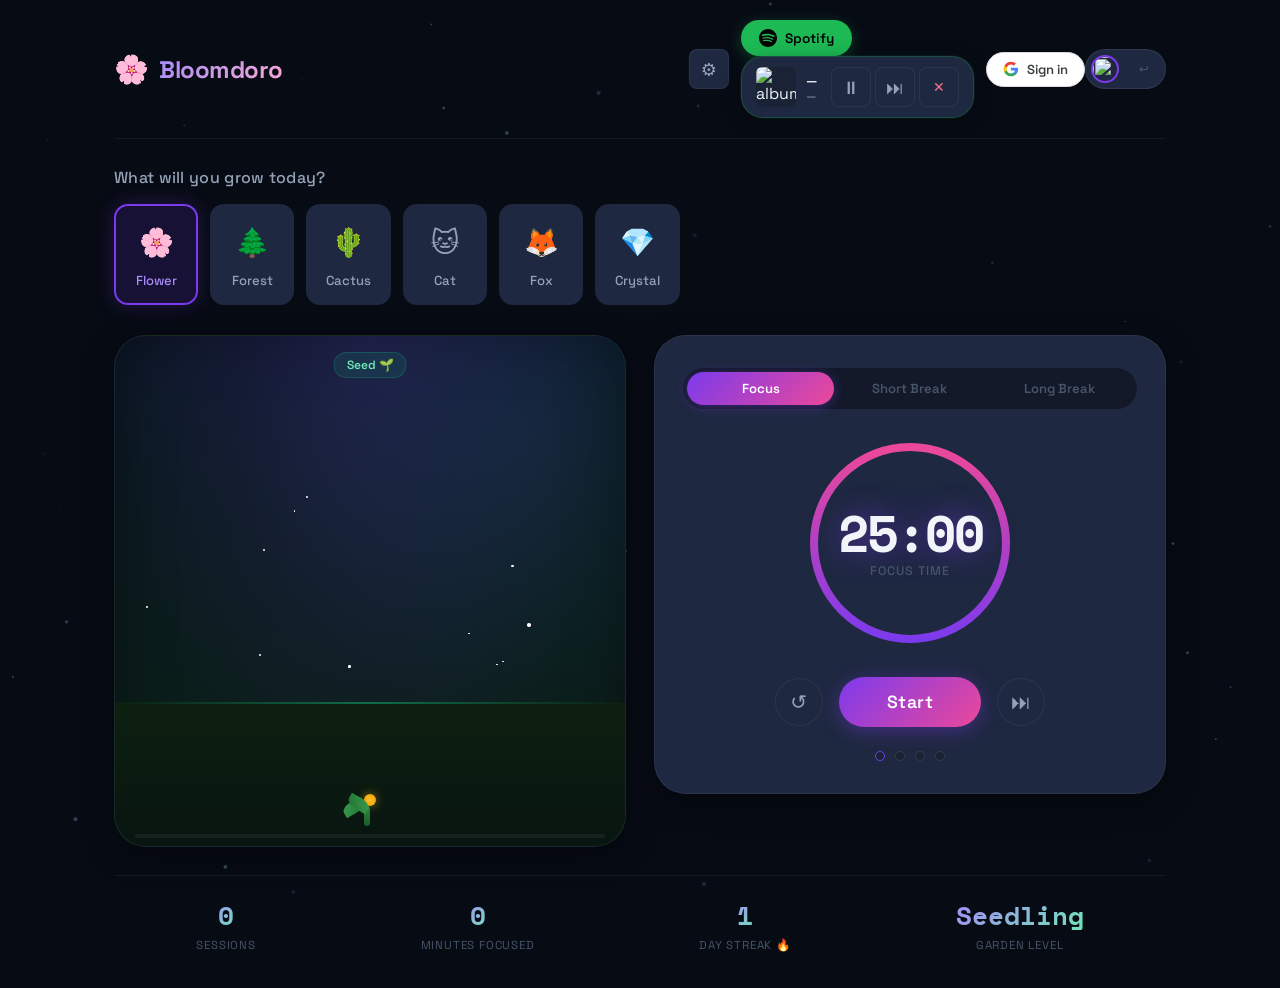
==== commit b45c5471: "Add Google login, streak tracking, Spotify fix, and auth wiring - Google OAuth via Authlib (backend/" ====
--- a/frontend/index.html
+++ b/frontend/index.html
@@ -11,7 +11,6 @@
   <link rel="stylesheet" href="css/animations.css" />
 </head>
 <body>
-  <!-- Particle background -->
   <canvas id="particle-canvas"></canvas>
 
   <!-- Settings Modal -->
@@ -49,7 +48,7 @@
             <label class="toggle"><input type="checkbox" id="s-auto-break" /><span class="slider"></span></label>
           </div>
           <div class="setting-row">
-            <label>Auto-start focus sessions</label>
+            <label>Auto-start focus</label>
             <label class="toggle"><input type="checkbox" id="s-auto-focus" /><span class="slider"></span></label>
           </div>
           <div class="setting-row">
@@ -64,7 +63,37 @@
     </div>
   </div>
 
-  <!-- Main Layout -->
+  <!-- Spotify Setup Modal -->
+  <div id="spotify-setup-modal" class="modal hidden">
+    <div class="modal-backdrop" id="spotify-setup-backdrop"></div>
+    <div class="modal-box">
+      <div class="modal-header">
+        <h2>🎵 Connect Spotify</h2>
+        <button class="btn-icon" id="close-spotify-setup">✕</button>
+      </div>
+      <div class="modal-body">
+        <p class="setup-intro">To use Spotify, you need a free Spotify Developer app. Takes 3 minutes:</p>
+        <ol class="setup-steps">
+          <li>Go to <strong>dashboard.spotify.com</strong> → Log in → <strong>Create App</strong></li>
+          <li>App name: <em>Bloomdoro</em> — check <em>Web API</em></li>
+          <li>In Settings → Redirect URIs, add your app URL + <code>/api/spotify/callback</code></li>
+          <li>Copy your <strong>Client ID</strong> and <strong>Client Secret</strong></li>
+          <li>On Render dashboard → your service → <strong>Environment</strong> → add:
+            <div class="env-box">
+              <code>SPOTIFY_CLIENT_ID = your_client_id</code>
+              <code>SPOTIFY_CLIENT_SECRET = your_client_secret</code>
+              <code>SPOTIFY_REDIRECT_URI = https://your-app.onrender.com/api/spotify/callback</code>
+            </div>
+          </li>
+          <li>Redeploy on Render → come back and click <strong>Connect Spotify</strong></li>
+        </ol>
+      </div>
+      <div class="modal-footer">
+        <a href="https://developer.spotify.com/dashboard" target="_blank" class="btn-primary">Open Spotify Dashboard ↗</a>
+      </div>
+    </div>
+  </div>
+
   <div class="app-wrapper">
 
     <!-- Header -->
@@ -75,12 +104,14 @@
       </div>
       <nav class="header-nav">
         <button class="btn-icon nav-btn" id="open-settings" title="Settings">⚙️</button>
-        <div id="spotify-widget" class="spotify-widget disconnected">
+
+        <!-- Spotify widget -->
+        <div id="spotify-widget" class="spotify-widget">
           <button class="spotify-connect-btn" id="spotify-connect-btn">
             <svg class="spotify-icon" viewBox="0 0 24 24" fill="currentColor">
               <path d="M12 0C5.4 0 0 5.4 0 12s5.4 12 12 12 12-5.4 12-12S18.66 0 12 0zm5.521 17.34c-.24.359-.66.48-1.021.24-2.82-1.74-6.36-2.101-10.561-1.141-.418.122-.779-.179-.899-.539-.12-.421.18-.78.54-.9 4.56-1.021 8.52-.6 11.64 1.32.42.18.479.659.301 1.02zm1.44-3.3c-.301.42-.841.6-1.262.3-3.239-1.98-8.159-2.58-11.939-1.38-.479.12-1.02-.12-1.14-.6-.12-.48.12-1.021.6-1.141C9.6 9.9 15 10.561 18.72 12.84c.361.181.54.78.241 1.2zm.12-3.36C15.24 8.4 8.82 8.16 5.16 9.301c-.6.179-1.2-.181-1.38-.721-.18-.601.18-1.2.72-1.381 4.26-1.26 11.28-1.02 15.721 1.621.539.3.719 1.02.419 1.56-.299.421-1.02.599-1.559.3z"/>
             </svg>
-            Connect Spotify
+            Spotify
           </button>
           <div class="spotify-player hidden" id="spotify-player">
             <div class="now-playing">
@@ -91,11 +122,23 @@
               </div>
             </div>
             <div class="spotify-controls">
-              <button class="btn-icon" id="sp-prev" title="Previous">⏮</button>
-              <button class="btn-icon sp-play-btn" id="sp-play" title="Play/Pause">⏸</button>
+              <button class="btn-icon" id="sp-play" title="Play/Pause">⏸</button>
               <button class="btn-icon" id="sp-next" title="Next">⏭</button>
               <button class="btn-icon sp-disconnect" id="sp-disconnect" title="Disconnect">✕</button>
             </div>
+          </div>
+        </div>
+
+        <!-- Auth button -->
+        <div class="auth-area" id="auth-area">
+          <button class="btn-google" id="btn-login">
+            <svg width="16" height="16" viewBox="0 0 24 24"><path fill="#4285F4" d="M22.56 12.25c0-.78-.07-1.53-.2-2.25H12v4.26h5.92c-.26 1.37-1.04 2.53-2.21 3.31v2.77h3.57c2.08-1.92 3.28-4.74 3.28-8.09z"/><path fill="#34A853" d="M12 23c2.97 0 5.46-.98 7.28-2.66l-3.57-2.77c-.98.66-2.23 1.06-3.71 1.06-2.86 0-5.29-1.93-6.16-4.53H2.18v2.84C3.99 20.53 7.7 23 12 23z"/><path fill="#FBBC05" d="M5.84 14.09c-.22-.66-.35-1.36-.35-2.09s.13-1.43.35-2.09V7.07H2.18C1.43 8.55 1 10.22 1 12s.43 3.45 1.18 4.93l2.85-2.22.81-.62z"/><path fill="#EA4335" d="M12 5.38c1.62 0 3.06.56 4.21 1.64l3.15-3.15C17.45 2.09 14.97 1 12 1 7.7 1 3.99 3.47 2.18 7.07l3.66 2.84c.87-2.6 3.3-4.53 6.16-4.53z"/></svg>
+            Sign in
+          </button>
+          <div class="user-pill hidden" id="user-pill">
+            <img class="user-avatar" id="user-avatar" src="" alt="" />
+            <span class="user-name" id="user-name"></span>
+            <button class="btn-logout" id="btn-logout" title="Sign out">↩</button>
           </div>
         </div>
       </nav>
@@ -105,60 +148,31 @@
     <section class="theme-selector">
       <h2 class="section-title">What will you grow today?</h2>
       <div class="theme-cards">
-        <button class="theme-card active" data-theme="flower">
-          <div class="theme-preview flower-preview"></div>
-          <span>Flower</span>
-        </button>
-        <button class="theme-card" data-theme="tree">
-          <div class="theme-preview tree-preview"></div>
-          <span>Forest</span>
-        </button>
-        <button class="theme-card" data-theme="cactus">
-          <div class="theme-preview cactus-preview"></div>
-          <span>Cactus</span>
-        </button>
-        <button class="theme-card" data-theme="cat">
-          <div class="theme-preview cat-preview"></div>
-          <span>Cat</span>
-        </button>
-        <button class="theme-card" data-theme="fox">
-          <div class="theme-preview fox-preview"></div>
-          <span>Fox</span>
-        </button>
-        <button class="theme-card" data-theme="crystal">
-          <div class="theme-preview crystal-preview"></div>
-          <span>Crystal</span>
-        </button>
+        <button class="theme-card active" data-theme="flower"><div class="theme-preview flower-preview"></div><span>Flower</span></button>
+        <button class="theme-card" data-theme="tree"><div class="theme-preview tree-preview"></div><span>Forest</span></button>
+        <button class="theme-card" data-theme="cactus"><div class="theme-preview cactus-preview"></div><span>Cactus</span></button>
+        <button class="theme-card" data-theme="cat"><div class="theme-preview cat-preview"></div><span>Cat</span></button>
+        <button class="theme-card" data-theme="fox"><div class="theme-preview fox-preview"></div><span>Fox</span></button>
+        <button class="theme-card" data-theme="crystal"><div class="theme-preview crystal-preview"></div><span>Crystal</span></button>
       </div>
     </section>
 
-    <!-- Main Content -->
+    <!-- Main -->
     <main class="main-content">
-
-      <!-- Garden Stage -->
       <div class="garden-stage" id="garden-stage">
         <div class="garden-sky"></div>
         <div class="garden-ground"></div>
-        <div class="garden-entity" id="garden-entity">
-          <!-- Injected by garden.js -->
-        </div>
+        <div class="garden-entity" id="garden-entity"></div>
         <div class="growth-label" id="growth-label">Seed 🌱</div>
-        <div class="xp-bar-wrap">
-          <div class="xp-bar" id="xp-bar" style="width:0%"></div>
-        </div>
-      </div>
-
-      <!-- Timer Section -->
+        <div class="xp-bar-wrap"><div class="xp-bar" id="xp-bar" style="width:0%"></div></div>
+      </div>
+
       <div class="timer-section">
-
-        <!-- Mode Tabs -->
         <div class="mode-tabs">
           <button class="mode-tab active" data-mode="focus">Focus</button>
           <button class="mode-tab" data-mode="short">Short Break</button>
           <button class="mode-tab" data-mode="long">Long Break</button>
         </div>
-
-        <!-- Clock -->
         <div class="clock-wrap">
           <svg class="clock-ring" viewBox="0 0 220 220">
             <circle class="ring-track" cx="110" cy="110" r="96" />
@@ -170,19 +184,12 @@
             <div class="clock-mode-label" id="clock-mode-label">Focus Time</div>
           </div>
         </div>
-
-        <!-- Controls -->
         <div class="timer-controls">
           <button class="btn-icon ctrl-btn" id="btn-reset" title="Reset">↺</button>
           <button class="btn-primary start-btn" id="btn-start">Start</button>
           <button class="btn-icon ctrl-btn" id="btn-skip" title="Skip">⏭</button>
         </div>
-
-        <!-- Session dots -->
-        <div class="session-dots" id="session-dots">
-          <!-- filled by timer.js -->
-        </div>
-
+        <div class="session-dots" id="session-dots"></div>
       </div>
     </main>
 
@@ -207,7 +214,6 @@
     </footer>
   </div>
 
-  <!-- Toast Notifications -->
   <div id="toast-container"></div>
 
   <script src="js/app.js" type="module"></script>
--- a/frontend/css/main.css
+++ b/frontend/css/main.css
@@ -682,11 +682,101 @@
 .toast.warning { border-left: 3px solid var(--amber); }
 
 /* ════════════════════════════════
-   SVG GRADIENT DEFINITION
-════════════════════════════════ */
-body::before {
-  content: '';
-  display: none;
+   GOOGLE LOGIN / USER PILL
+════════════════════════════════ */
+.auth-area { display: flex; align-items: center; }
+
+.btn-google {
+  display: flex;
+  align-items: center;
+  gap: 8px;
+  padding: 8px 16px;
+  background: #fff;
+  color: #3c4043;
+  border-radius: var(--radius-pill);
+  font-size: 0.82rem;
+  font-weight: 600;
+  border: 1px solid #dadce0;
+  transition: all var(--transition);
+  box-shadow: 0 1px 4px rgba(0,0,0,0.2);
+}
+.btn-google:hover {
+  background: #f8f9fa;
+  box-shadow: 0 2px 8px rgba(0,0,0,0.25);
+  transform: translateY(-1px);
+}
+
+.user-pill {
+  display: flex;
+  align-items: center;
+  gap: 8px;
+  background: var(--surface);
+  border: 1px solid rgba(255,255,255,0.08);
+  border-radius: var(--radius-pill);
+  padding: 5px 12px 5px 5px;
+}
+.user-avatar {
+  width: 28px; height: 28px;
+  border-radius: 50%;
+  object-fit: cover;
+  border: 2px solid var(--violet);
+}
+.user-name {
+  font-size: 0.8rem;
+  font-weight: 500;
+  color: var(--text-secondary);
+  max-width: 110px;
+  white-space: nowrap;
+  overflow: hidden;
+  text-overflow: ellipsis;
+}
+.btn-logout {
+  font-size: 0.75rem;
+  color: var(--text-muted);
+  background: none;
+  padding: 2px 4px;
+  border-radius: 4px;
+  transition: color var(--transition);
+}
+.btn-logout:hover { color: var(--coral); }
+
+/* ════════════════════════════════
+   SPOTIFY SETUP MODAL extras
+════════════════════════════════ */
+.setup-intro {
+  font-size: 0.9rem;
+  color: var(--text-secondary);
+  line-height: 1.6;
+}
+.setup-steps {
+  padding-left: 20px;
+  display: flex;
+  flex-direction: column;
+  gap: 10px;
+  font-size: 0.88rem;
+  color: var(--text-secondary);
+  line-height: 1.6;
+}
+.setup-steps strong { color: var(--text-primary); }
+.setup-steps em     { color: var(--violet-light); }
+.env-box {
+  margin-top: 8px;
+  background: var(--bg-3);
+  border-radius: var(--radius-sm);
+  padding: 10px 14px;
+  display: flex;
+  flex-direction: column;
+  gap: 4px;
+}
+.env-box code {
+  font-family: var(--font-mono, monospace);
+  font-size: 0.75rem;
+  color: var(--emerald-light);
+}
+.modal-footer a.btn-primary {
+  text-decoration: none;
+  display: inline-flex;
+  align-items: center;
 }
 
 /* ════════════════════════════════
